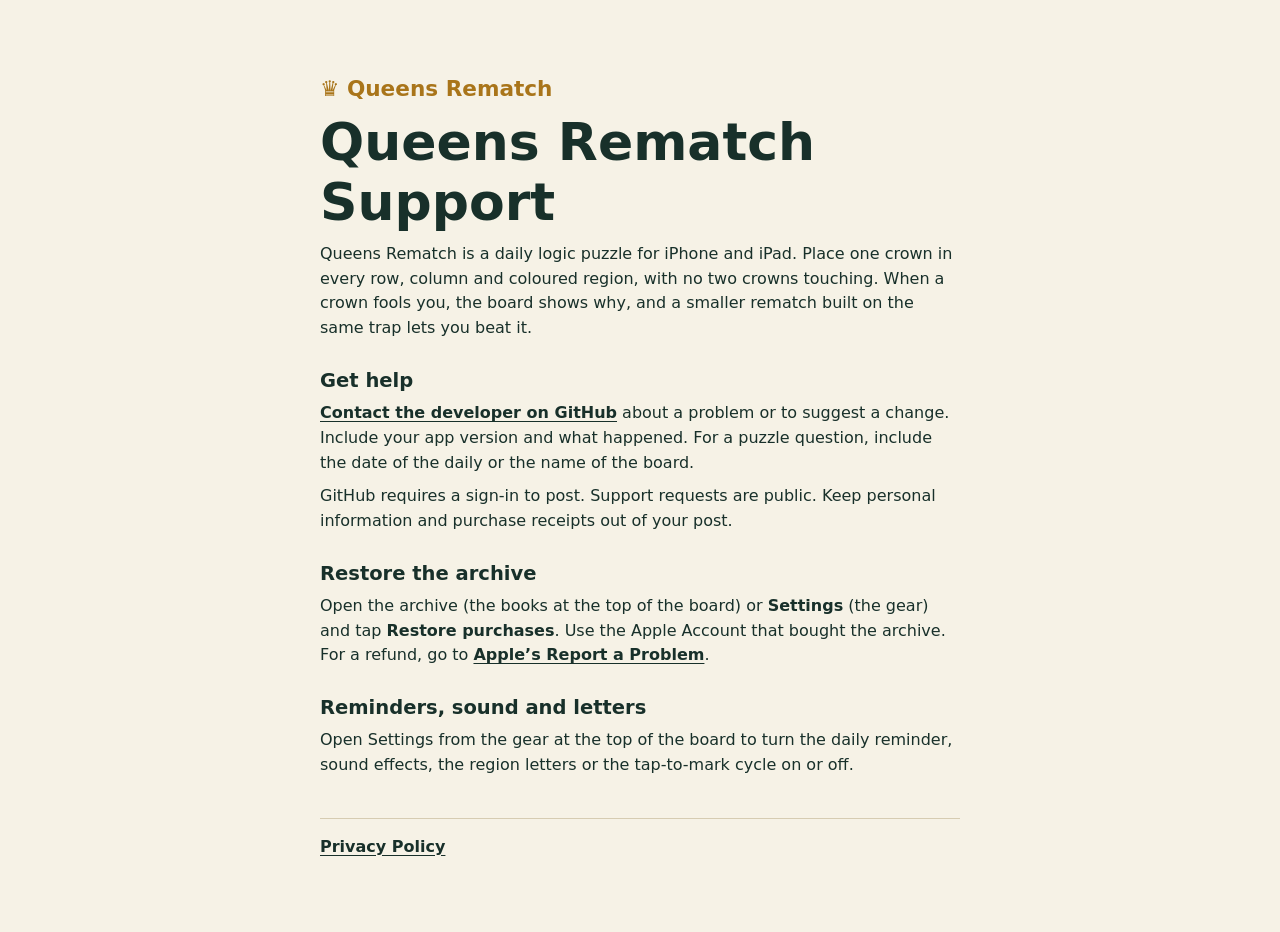
==== queens/index.html @ 1d4f6188 "Publish Queens Rematch support and privacy policy Co-Authored-By: Claude Opus 5.5 <noreply@anthropic" ====
<!doctype html>
<html lang="en">
<head>
  <meta charset="utf-8">
  <meta name="viewport" content="width=device-width, initial-scale=1">
  <meta name="description" content="Get help with Queens Rematch, the daily crown-placement puzzle for iPhone and iPad.">
  <title>Queens Rematch Support</title>
  <link rel="stylesheet" href="style.css">
</head>
<body>
  <main>
    <p class="brand">♛ Queens Rematch</p>
    <h1>Queens Rematch Support</h1>
    <p>Queens Rematch is a daily logic puzzle for iPhone and iPad. Place one crown in every row, column and coloured region, with no two crowns touching. When a crown fools you, the board shows why, and a smaller rematch built on the same trap lets you beat it.</p>

    <section>
      <h2>Get help</h2>
      <p><a href="https://github.com/redkiho/preflop-reps-site/issues/new?title=Queens%20Rematch%20support%3A%20">Contact the developer on GitHub</a> about a problem or to suggest a change. Include your app version and what happened. For a puzzle question, include the date of the daily or the name of the board.</p>
      <p>GitHub requires a sign-in to post. Support requests are public. Keep personal information and purchase receipts out of your post.</p>
    </section>

    <section>
      <h2>Restore the archive</h2>
      <p>Open the archive (the books at the top of the board) or <strong>Settings</strong> (the gear) and tap <strong>Restore purchases</strong>. Use the Apple Account that bought the archive. For a refund, go to <a href="https://reportaproblem.apple.com/">Apple’s Report a Problem</a>.</p>
    </section>

    <section>
      <h2>Reminders, sound and letters</h2>
      <p>Open Settings from the gear at the top of the board to turn the daily reminder, sound effects, the region letters or the tap-to-mark cycle on or off.</p>
    </section>

    <footer>
      <a href="privacy.html">Privacy Policy</a>
    </footer>
  </main>
</body>
</html>
---- queens/style.css ----
:root {
  color-scheme: light dark;
  --ground: #f6f2e6;
  --ink: #18302a;
  --secondary: #4c5a52;
  --line: #d6ccb2;
  --gold: #a9751a;
  font-family: ui-rounded, system-ui, sans-serif;
  line-height: 1.55;
}

@media (prefers-color-scheme: dark) {
  :root {
    --ground: #15302a;
    --ink: #f4eedc;
    --secondary: #c3c9bd;
    --line: #35554b;
    --gold: #e6b33b;
  }
}

body { margin: 0; background: var(--ground); color: var(--ink); }

main {
  max-width: 40rem;
  margin-inline: auto;
  padding: clamp(1.5rem, 7vw, 4.5rem) 1.25rem;
  overflow-wrap: anywhere;
}

.brand { margin: 0 0 .5rem; font-size: 1.35rem; font-weight: 800; color: var(--gold); }
h1, h2 { line-height: 1.15; margin: 0; }
h1 { font-size: clamp(2.1rem, 7vw, 3.25rem); font-weight: 800; }
h2 { font-size: 1.22rem; }
p { margin: .55rem 0 0; }
section { margin-top: 1.8rem; }
.updated { color: var(--secondary); }
a { color: inherit; font-weight: 650; text-underline-offset: .2em; }
a:focus-visible { outline: 2px solid currentColor; outline-offset: .2rem; }
footer { margin-top: 2.5rem; padding-top: 1rem; border-top: 1px solid var(--line); }
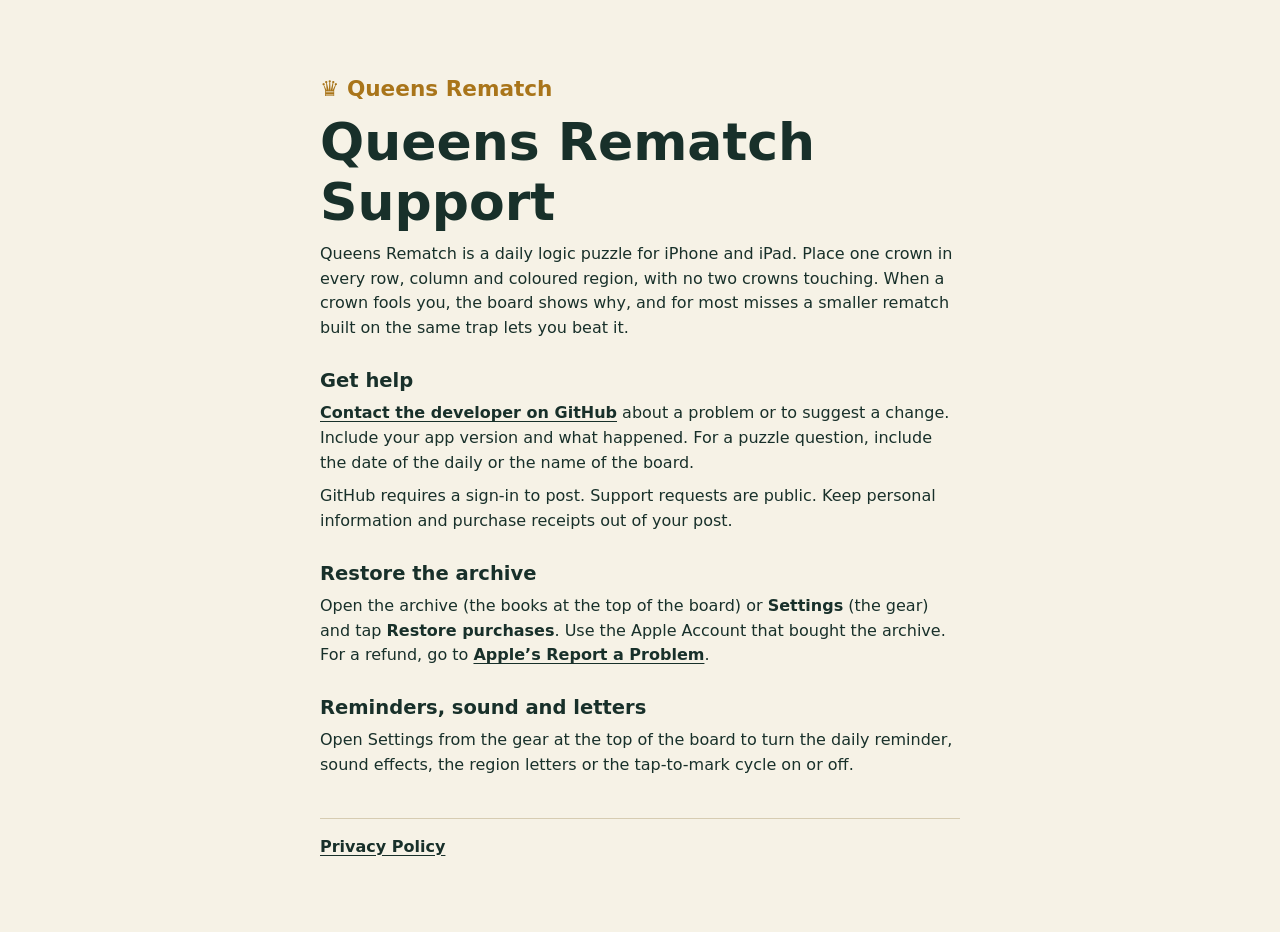
==== commit bc8daff7: "Queens Rematch support: a rematch follows most misses, not every one Co-Authored-By: Claude Opus 5.5" ====
--- a/queens/index.html
+++ b/queens/index.html
@@ -11,7 +11,7 @@
   <main>
     <p class="brand">♛ Queens Rematch</p>
     <h1>Queens Rematch Support</h1>
-    <p>Queens Rematch is a daily logic puzzle for iPhone and iPad. Place one crown in every row, column and coloured region, with no two crowns touching. When a crown fools you, the board shows why, and a smaller rematch built on the same trap lets you beat it.</p>
+    <p>Queens Rematch is a daily logic puzzle for iPhone and iPad. Place one crown in every row, column and coloured region, with no two crowns touching. When a crown fools you, the board shows why, and for most misses a smaller rematch built on the same trap lets you beat it.</p>
 
     <section>
       <h2>Get help</h2>
